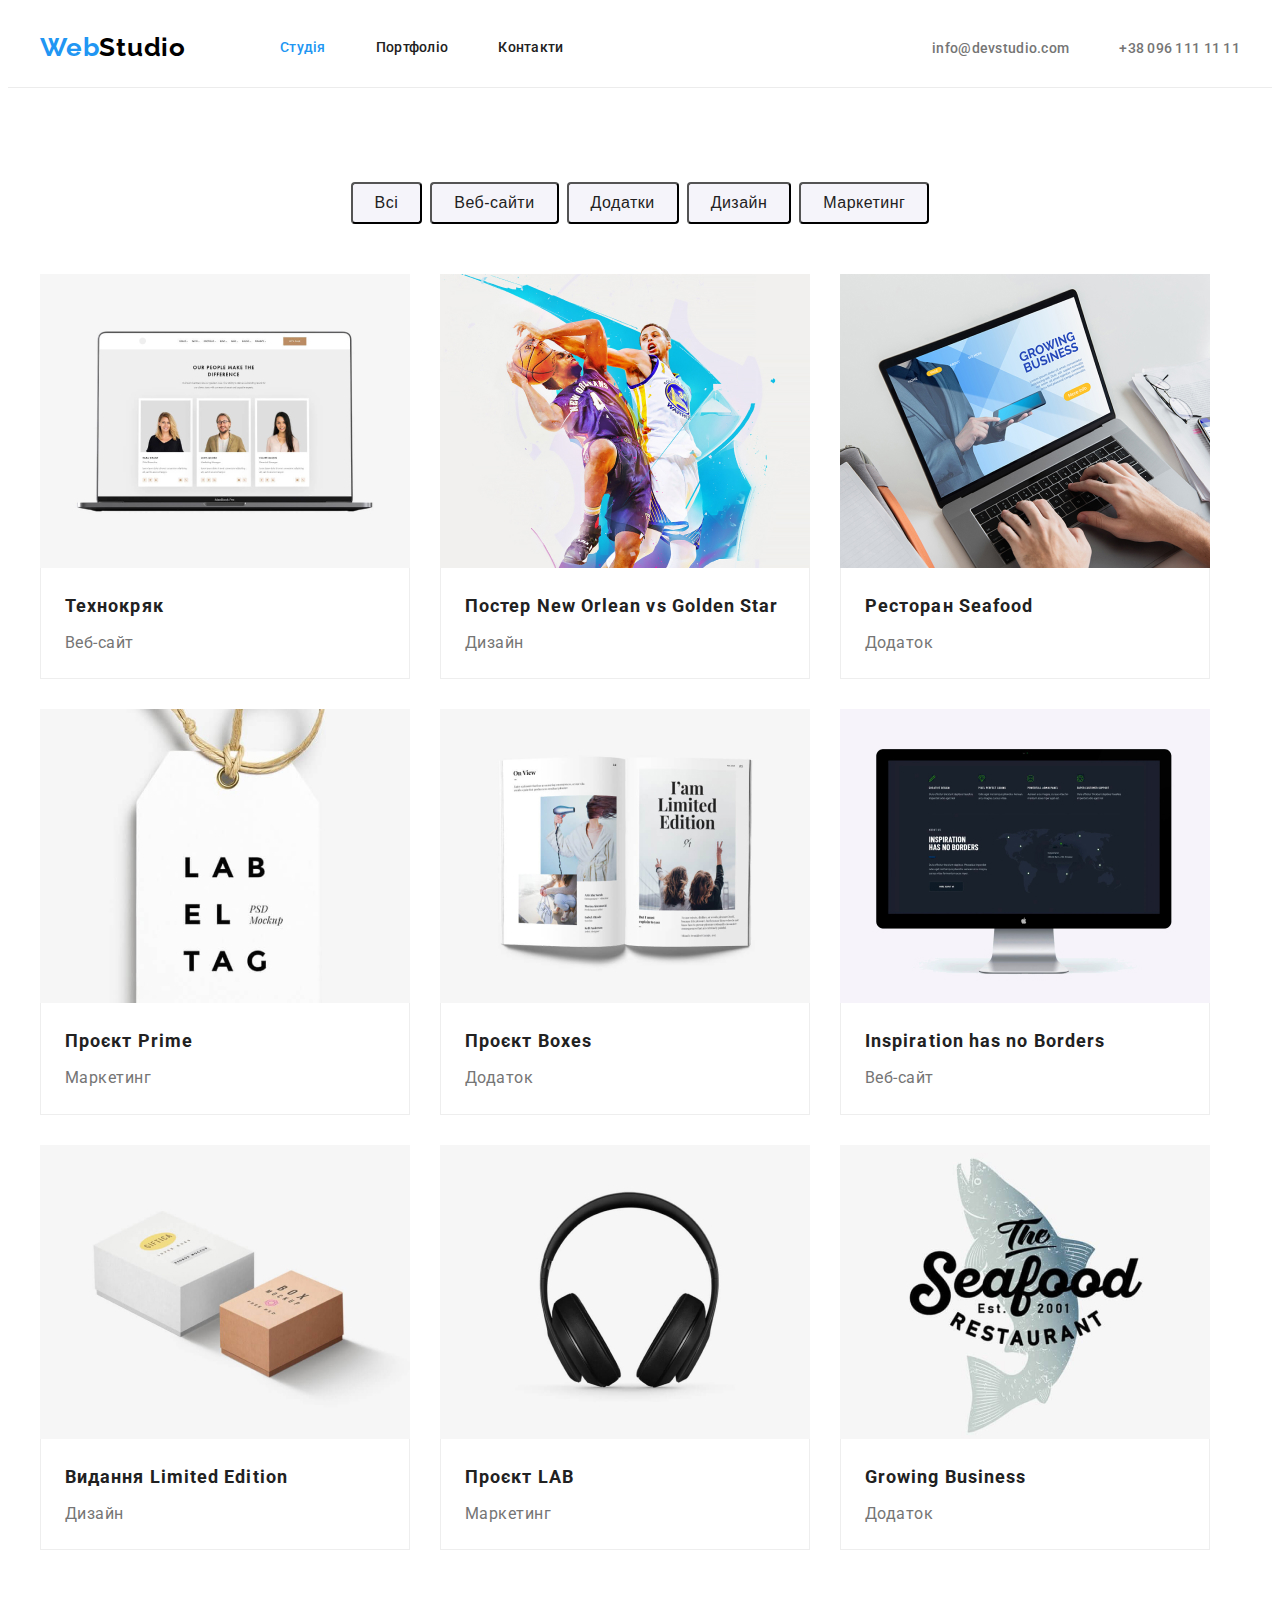
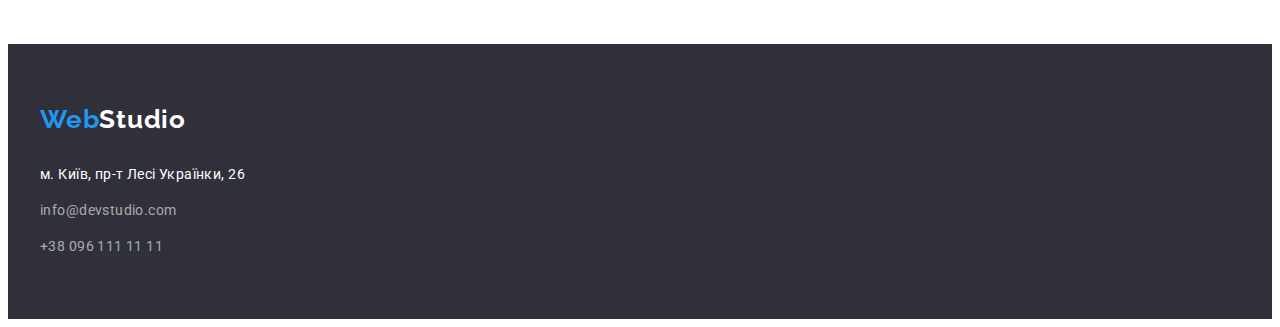
==== portfolio.html @ 06901043 "Initial commit" ====
<!DOCTYPE html>
<html lang="uk">

<head>
    <meta charset="UTF-8">
    <meta http-equiv="X-UA-Compatible" content="IE=edge">
    <meta name="viewport" content="width=device-width, initial-scale=1.0">
    <title>Document</title>
    <link rel="preconnect" href="https://fonts.googleapis.com">
    <link rel="preconnect" href="https://fonts.gstatic.com" crossorigin>
    <link href="https://fonts.googleapis.com/css2?family=Raleway:wght@700&family=Roboto:wght@400;500;700;900&display=swap"
    rel="stylesheet">
    <link rel="stylesheet" href="https://cdnjs.cloudflare.com/ajax/libs/modern-normalize/2.0.0/modern-normalize.min.css"
    integrity="sha512-4xo8blKMVCiXpTaLzQSLSw3KFOVPWhm/TRtuPVc4WG6kUgjH6J03IBuG7JZPkcWMxJ5huwaBpOpnwYElP/m6wg=="
    crossorigin="anonymous" referrerpolicy="no-referrer" />
    <link rel="stylesheet" href="./css/styles.css">
</head>

<body>
    <!--Шапка-->
    <header class="header">
    
        <div class=" container heder-content">
            <nav class="heder-list">
                <!--Шапка-->
                <a class="link-logo" href=""> Web<span class="port">Studio</span> </a>
                <ul class="list">
                    <li class="nav-list"><a class="link-list current" href="./index.html"> Студія </a> </li>
                    <li class="nav-list"> <a class="link-list" href="./portfolio.html"> Портфоліо </a> </li>
                    <li class="nav-list"><a class="link-list" href="">Контакти</a> </li>
                </ul>
            </nav>
    
    
            <ul class="list-heder">
                <li class="mail"> <a class="link-list-contacts" href="mailto:info@devstudio.com "> info@devstudio.com
                    </a></li>
                <li class="contact-number"> <a class="link-list-contacts" href="tel:380961111111"> +38 096 111 11 11
                    </a> </li>
            </ul>
        </div>
    
    
    
    
    
    
    </header>

    <!--Порфоліо-->
    <main>
         <section class="section">
         
           <!--<h1> Порфоліо</h1>-->
         <div class="container">
            <ul class="list-menu">
               <li><button type="button" class="list-button ">Всі</button></li>
               <li> <button type="button"class="list-button">Веб-сайти</button></li>
               <li> <button type="button" class="list-button" >Додатки</button></li>
               <li> <button type="button" class="list-button">Дизайн</button></li>
               <li> <button type="button"class="list-button">Маркетинг</button></li>
            </ul>
         
         
        
            <ul class="list-image">         
               <li class="list-card">
                 <a class="list-portfolio" href=""> <img src="./image_portfolio/img.jpg" alt="сторінка сайту" width="370">
                 <div class="text">
                     <h2  class="list-porf" >Технокряк</h2>
                     <p class="list-phase">Веб-сайт</p>
                 </div> 
                 </a>
               </li>
               <li class="list-card"> 
                  <a class="list-portfolio" href="">    <img src="./image_portfolio/img11.jpg" alt="спорт" width="370">
                  <div class="text">  
                       <h2 class="list-porf"> Постер New Orlean vs Golden Star</h2>
                       <p class="list-phase">Дизайн</p>
                  </div>
                  </a>
                </li>

                <li class="list-card"> 
                   <a class="list-portfolio" href="">  
                   <img src="./image_portfolio/img12.jpg" alt="назва ресторану" width="370">
                   <div class="text">  
                       <h2 class="list-porf"> Ресторан Seafood </h2>
                       <p class="list-phase"> Додаток </p>
                   </div>
                   </a>
 

                </li>
                <li class="list-card"> 
                   <a class="list-portfolio" href=""> 
                   <img src="./image_portfolio/img13.jpg" alt="навушники" width="370">
                   <div class="text">   
                       <h2 class="list-porf"> Проєкт Prime</h2>
                       <p class="list-phase"> Маркетинг </p>
                    </div>
                   </a>


                </li>
            
                <li class="list-card">
                   <a class="list-portfolio" href="">  
                   <img src="./image_portfolio/img14.jpg" alt="коробка" width="370">
                   <div class="text">  
                      <h2 class="list-porf"> Проєкт Boxes</h2>
                      <p class="list-phase"> Додаток </p>
                   </div>

                   </a>
                </li>
                <li class="list-card"> <a class="list-portfolio" href=""> 
                   <img src="./image_portfolio/img15.jpg" alt="монітор" width="370">
                   <div class="text">  
                       <h2 class="list-porf"> Inspiration has no Borders </h2>
                       <p class="list-phase"> Веб-сайт </p>
                   </div>
                   </a>
                </li>
            
                <li class="list-card"> 
                   <a class="list-portfolio" href=""> 
                   <img src="./image_portfolio/img16.jpg" alt="журнал" width="370">
                   <div class="text"> 
                      <h2 class="list-porf" > Видання Limited Edition </h2>
                      <p class="list-phase"> Дизайн</p>
                   </div>

                   </a>
               </li>
               <li class="list-card">
                   <a class="list-portfolio" href="">  
                   <img src="./image_portfolio/img17.jpg" alt="етикетка" width="370">
                   <div class="text">  
                      <h2 class="list-porf"> Проєкт LAB </h2>
                       <p class="list-phase"> Маркетинг </p>
                    </div>
                   </a>
               </li>
                <li class="list-card"> 
                    <a class="list-portfolio" href=""> 
                    <img src="./image_portfolio/img18.jpg" alt="відображення додатку" width="370">
                    <div class="text">  
                        <h2 class="list-porf"> Growing Business </h2>
                         <p class="list-phase">Додаток  </p>
                    </div>

                     </a>
                </li>
            
            </ul>
         </div>
         </section>
    </main>
    
     <!--Pidval-->
    <footer>

        <div class="container">
        
            <a class="link-logo" href=""> Web<span class="port-footer">Studio</span> </a>
            <address class="address-nov">
                м. Київ, пр-т Лесі Українки, 26
                
                    <a class="adress-link" href="mailto:info@devstudio.com "> info@devstudio.com </a>
                
                 <a class="adress-link" href="tel:380961111111"> +38 096 111 11 11 </a>
                
           
        
        
            </address>
        
        
        </div>
</body>

</html>
---- css/styles.css ----
:root {
    --prinory-text-color:#212121;
    --accent-color:#757575;
    --logo-color:#000000;
    --tetriory-color:#ffffff;
    --prinory-backround-color:#F5F4FA;
    --accent-backround-color:#ffffff;
    --title-backround-color:#2f303a;
    --button-backround-color:#2196f3;
    --accent-lin-color:#2196F3;
  
}

body{
    font-family:'Roboto',sans-serif;
    color: var(--prinory-text-color);
     font-style: normal;
     line-height: 1.5;
     
}
h1,h2,h3,h4,h5,h6,ul,p{
    margin: 0;
    padding: 0;
}






.link-logo{
    font-family: 'Raleway';
    font-weight: 700;
    font-size: 26px;
    line-height: 1.2;
    letter-spacing: 0.03em;
    text-decoration: none;
    color: var(--accent-lin-color);
    margin-right: 94px;
}
.port{
        color: var(--logo-color);
}



.header {
    
    background-color: var(--accent-backround-color)  ;
    border-bottom: 1px solid #ececec;
}

.heder-content{

    display: flex;

}



.heder-list{
display:flex;
align-items: center;

}

.list-heder{
list-style: none;
display:flex;
align-items: center;
margin-left: auto;
gap: 50px;


  }

.men-title{
    background-color: var(--title-backround-color);
     text-align: center;
     align-items: center;
     padding-top: 200px ;
     padding-bottom: 200px;
}
.title {
    
    margin-left: auto;
    margin-right: auto;
    max-width: 696px;
    margin-bottom: 30px;
    font-weight: 900;
    font-size: 44px;
    line-height: 1.4;
    text-align: center;
    letter-spacing: 0.06em;
    text-transform: uppercase;
    color: var(--tetriory-color);
}


.link{
    text-decoration: none;
}

.link{
        font-family: 'Raleway',sans-serif;
        font-weight: 700;
        font-size: 26px;
        line-height: 1.2;
        letter-spacing: 0.03em;
      }
.list-image {
        list-style: none;
        font-weight: 500;
        font-size: 14px;
        line-height: 1.14;
        letter-spacing: 0.02em;
        color: var(--prinory-text-color);
          
        margin-left: -30px;
        margin-bottom: -30px;
        display: flex;
        flex-wrap: wrap;
}



.list-card{
    
    margin-left:  30px;
    margin-bottom: 30px;
    flex-basis: calc(100%/3-30);
     
    
}



.link-list{
    text-decoration: none;
     color:var(--prinory-text-color);
     display: block;
     padding-top: 32px;
     padding-bottom: 32px;
}
   
.link-list:hover,
.link-list:focus{
    color: var(--accent-lin-color)

}
.link-list.current{
    color: var(--accent-lin-color);
    display: block;

    padding-top: 32px;
    padding-bottom:32px;
}

.link-list-contacts{
    text-decoration: none;
    font-weight: 500;
    font-size: 14px;
    line-height: 16px;
    letter-spacing: 0.02em;
    color: #757575;

    display: block;
   

}

.link-list-contacts:hover,
.link-list-contacts:focus {
   color: var(--accent-lin-color);
}



.list{
    list-style: none;
    font-weight: 500;
    font-size: 14px;
    line-height: 1.14;
    letter-spacing: 0.02em;
    color: var(--prinory-text-color);
    gap: 50px; 
    margin-left: auto;
    display: flex;
    flex-wrap:nowrap;
    
      
}
.list-menu{
    list-style: none;
    font-weight: 500;
    font-size: 14px;
    line-height: 1.14;
    letter-spacing: 0.02em;
    color: var(--prinory-text-color);
    gap: 8px;
    margin: auto;
    display: flex;
    justify-content: center;
    margin-bottom:50px;
}

.text {
padding:20px 24px ;
border-right: 1px solid #EEE;
border-bottom: 1px solid #EEE;
border-left: 1px solid #EEE;
}





.comanda-list {
    list-style: none;
    font-weight: 500;
    font-size: 14px;
    line-height: 1.14;
    letter-spacing: 0.02em;
    color: var(--prinory-text-color);
    gap: 30px;
    margin-left: auto;
    display: flex;
    flex-wrap: wrap;
}







.nav-list{
        font-weight: 500;
        font-size: 14px;
        line-height: 1.1;
        letter-spacing: 0.02em;
        color: var(--prinory-text-color);

        
}



.mail{
    font-weight: 500;
    font-size: 14px;
    line-height: 1.14;
    letter-spacing: 0.02em;
    color: var(--accent-color);
   
}

.mail:hover,
.mail:focus{
    color: var(--accent-lin-color);
}


.contact-number{
    font-weight: 500;
    font-size: 14px;
    line-height: 1.4;
    letter-spacing: 0.02em;
    color: var(--accent-color);
}




.button-service{
   
     display: block;
     margin: auto;
    font-weight: 700;
    font-size: 16px;
    line-height: 1.9;
    letter-spacing: 0.06em;
    color: var(--tetriory-color);
    background-color: var(--button-backround-color);
    
}
.list-button{
    font-weight: 500;
    font-size: 16px;
    line-height: 1.6;
    letter-spacing: 0.03em;
    color: var(--prinory-text-color);
    background-color: var(--prinory-backround-color);
    padding:6px 22px ;
    gap: 8px;
    border-radius: 4px;

}

.list-button:hover,
.list-button:focus {
    color: var(--tetriory-color);
    background-color: var(--button-backround-color);
}

.list-title{
    font-weight: 700;
    font-size: 14px;
    line-height: 1.14;
    letter-spacing: 0.03em;
    text-transform: uppercase;
    color: var(--prinory-text-color);
    margin-bottom:10px; 



}
.list-text {
    font-weight: 400;
    font-size: 14px;
    line-height: 1.7;
    letter-spacing: 0.03em;
    color: var(--accent-color);
}
img{
    display: block;
}



.list-portfolio{
    text-decoration:none ;
    list-style: none;
    width: 370px;
    display: block;
    
    
}
 
.list-porf {
    font-weight: 700;
    font-size: 18px;
    line-height: 2;
    letter-spacing: 0.06em;
    color: var(--prinory-text-color);
    margin-bottom: 4px;
}
.list-phase {
    font-weight: 400;
    font-size: 16px;
    line-height: 1.9;
    letter-spacing: 0.03em;
    color: var(--accent-color);
}

.work{
    
    margin-bottom: 50px;

     font-weight: 700;
     font-size: 36px;
     line-height: 1.2;
     text-align: center;
     letter-spacing: 0.03em;
     color: var(--prinory-text-color);
    
}
.list-work{
    list-style: none;
    font-weight: 500;
    font-size: 14px;
    line-height: 1.14;
    letter-spacing: 0.02em;
    color: var(--prinory-text-color);
    gap: 30px;
    margin-left: auto;
    display: flex;
    flex-wrap: nowrap;

}






.list-services{
    
      list-style: none;
      display: flex;
      flex-wrap: nowrap;
      gap: 30px;
}

.services{
    width: 270px;
}
.comanda{
    padding-top: 30px;
    padding-bottom: 30px;
}

.list-comanda{
  font-weight: 500; 
  font-size: 16px;
  line-height: 1.2;
  letter-spacing: 0.03em;
   color: var(--prinory-text-color);
   margin-bottom: 10px;
    text-align: center;

}

.tem{
    background-color: var(--prinory-backround-color);

}


.container{
   width: 1200px;
   padding-left: 15px;
   padding-right: 15px;
   margin-left: auto;
   margin-right: auto;
}






.section{
    padding-top: 94px;
    padding-bottom: 94px;
}

.section-work{
    padding-bottom: 94px;
}

.list-profession{
    font-weight: 400;
    font-size: 16px;
    line-height: 1.2;
    letter-spacing: 0.03em;
    color: var(--accent-color);
    
    text-align: center;
    border-radius: 0px 0px 4px 4px;
  





}
.list-foto{
     width: 370px;

    
 }
 

.foto-work{
    width: 270px;
    
  
}

.address-nov{
        font-style: normal;
         font-weight: 400;
        font-size: 14px;
        line-height: 1.7;
        letter-spacing: 0.03em;
        color: var(--tetriory-color);
        margin-top: 28px;
}
footer{ 
   
    background-color: var(--title-backround-color);
    color: var(--tetriory-color);
    padding-top: 60px;
    padding-bottom: 60px;
}
.port-footer{
    color: var(--tetriory-color);
}

.adress-link{
        text-decoration: none;
        font-style: normal;
        font-weight: 400;
        font-size: 14px;
        line-height: 1.7;
        letter-spacing: 0.03em;
        color: rgba(255, 255, 255, 0.6);
        margin-top: 12px;
        display: flex;
        flex-direction: column;
}
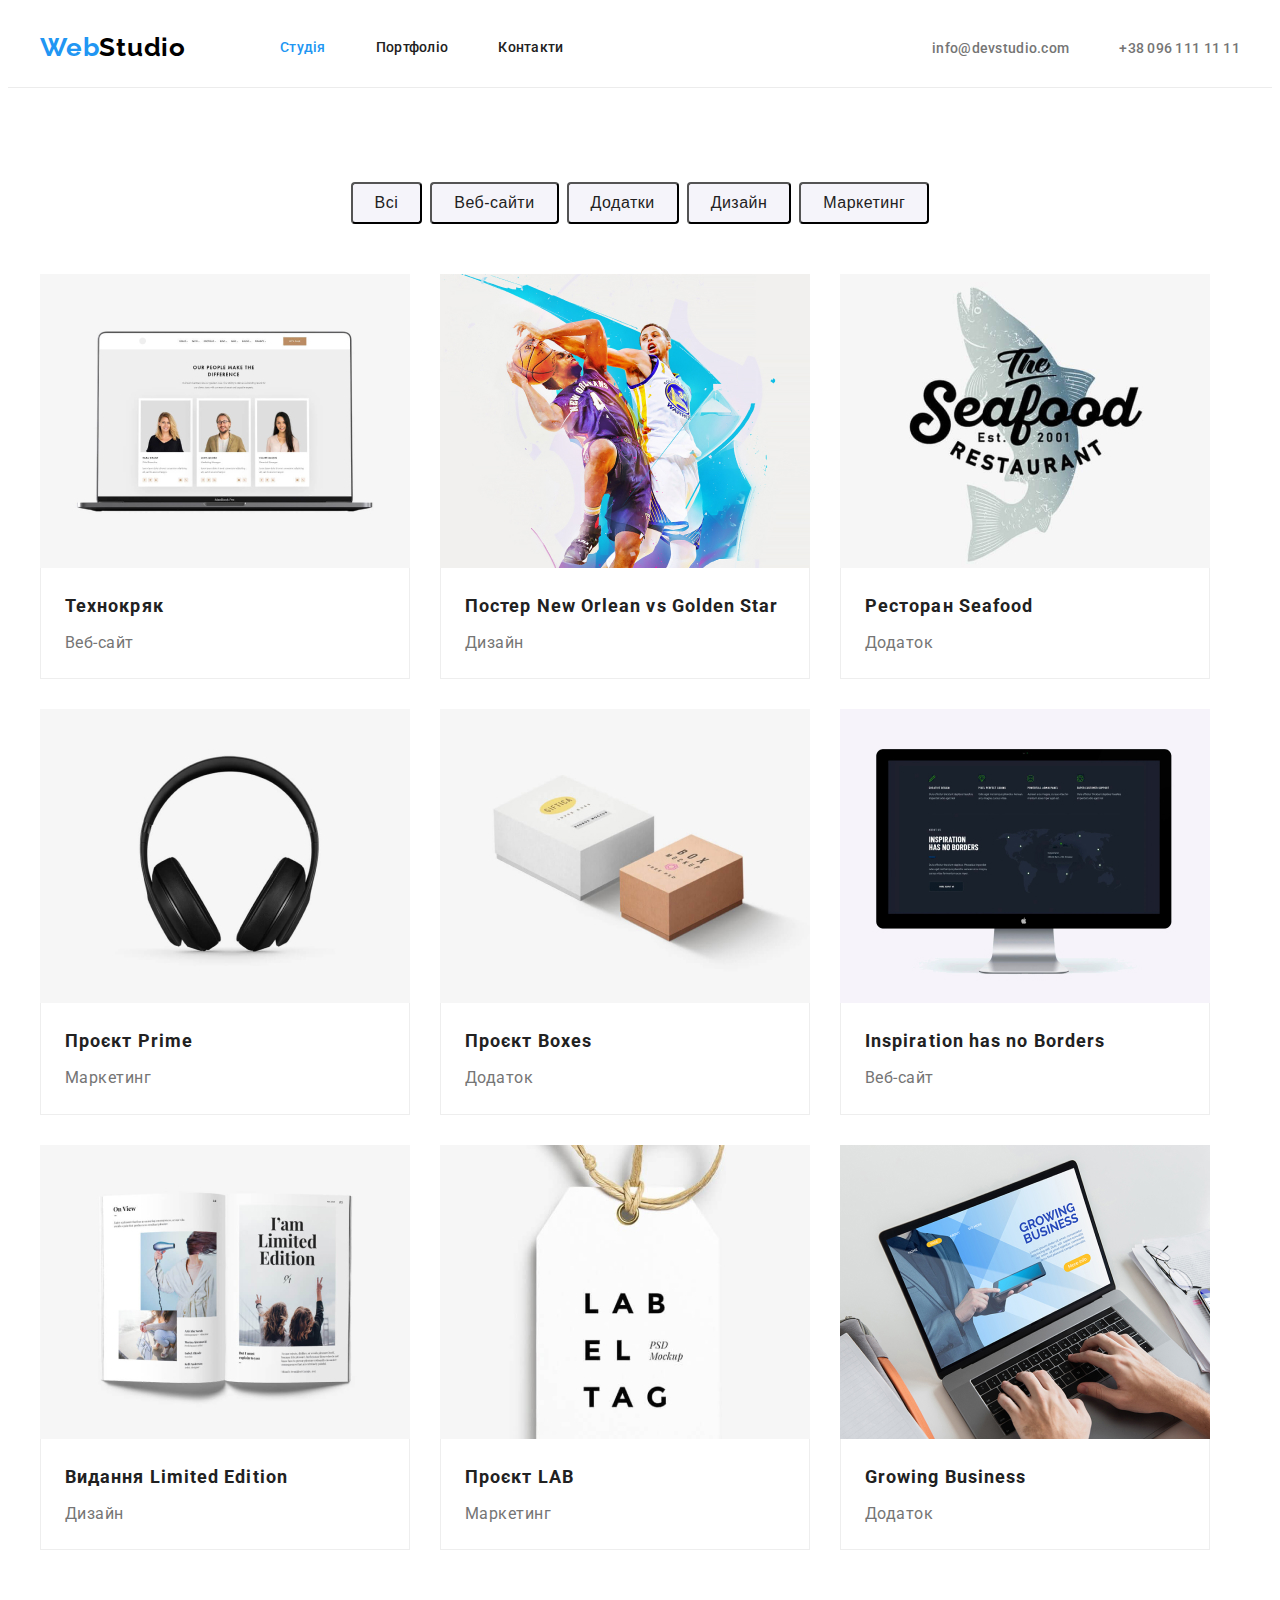
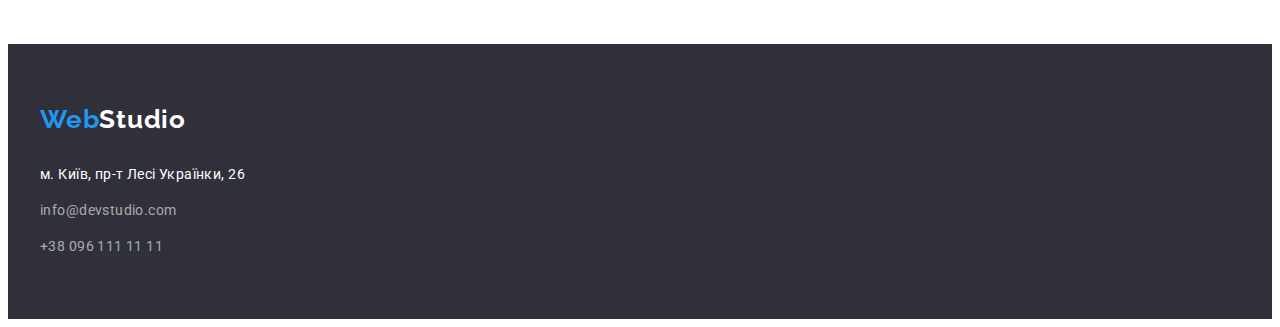
==== commit 162e7842: "ще фото" ====
--- a/portfolio.html
+++ b/portfolio.html
@@ -65,7 +65,7 @@
         
             <ul class="list-image">         
                <li class="list-card">
-                 <a class="list-portfolio" href=""> <img src="./image_portfolio/img.jpg" alt="сторінка сайту" width="370">
+                 <a class="list-portfolio" href=""> <img src="./image-portfolio/img.jpg" alt="сторінка сайту" width="370">
                  <div class="text">
                      <h2  class="list-porf" >Технокряк</h2>
                      <p class="list-phase">Веб-сайт</p>
@@ -73,7 +73,7 @@
                  </a>
                </li>
                <li class="list-card"> 
-                  <a class="list-portfolio" href="">    <img src="./image_portfolio/img11.jpg" alt="спорт" width="370">
+                  <a class="list-portfolio" href="">    <img src="./image-portfolio/img (1).jpg" alt="спорт" width="370">
                   <div class="text">  
                        <h2 class="list-porf"> Постер New Orlean vs Golden Star</h2>
                        <p class="list-phase">Дизайн</p>
@@ -83,7 +83,7 @@
 
                 <li class="list-card"> 
                    <a class="list-portfolio" href="">  
-                   <img src="./image_portfolio/img12.jpg" alt="назва ресторану" width="370">
+                   <img src="./image-portfolio/img (2).jpg" alt="назва ресторану" width="370">
                    <div class="text">  
                        <h2 class="list-porf"> Ресторан Seafood </h2>
                        <p class="list-phase"> Додаток </p>
@@ -94,7 +94,7 @@
                 </li>
                 <li class="list-card"> 
                    <a class="list-portfolio" href=""> 
-                   <img src="./image_portfolio/img13.jpg" alt="навушники" width="370">
+                   <img src="./image-portfolio/img (3).jpg" alt="навушники" width="370">
                    <div class="text">   
                        <h2 class="list-porf"> Проєкт Prime</h2>
                        <p class="list-phase"> Маркетинг </p>
@@ -106,7 +106,7 @@
             
                 <li class="list-card">
                    <a class="list-portfolio" href="">  
-                   <img src="./image_portfolio/img14.jpg" alt="коробка" width="370">
+                   <img src="./image-portfolio/img (4).jpg" alt="коробка" width="370">
                    <div class="text">  
                       <h2 class="list-porf"> Проєкт Boxes</h2>
                       <p class="list-phase"> Додаток </p>
@@ -115,7 +115,7 @@
                    </a>
                 </li>
                 <li class="list-card"> <a class="list-portfolio" href=""> 
-                   <img src="./image_portfolio/img15.jpg" alt="монітор" width="370">
+                   <img src="./image-portfolio/img (5).jpg" alt="монітор" width="370">
                    <div class="text">  
                        <h2 class="list-porf"> Inspiration has no Borders </h2>
                        <p class="list-phase"> Веб-сайт </p>
@@ -125,7 +125,7 @@
             
                 <li class="list-card"> 
                    <a class="list-portfolio" href=""> 
-                   <img src="./image_portfolio/img16.jpg" alt="журнал" width="370">
+                   <img src="./image-portfolio/img (6).jpg" alt="журнал" width="370">
                    <div class="text"> 
                       <h2 class="list-porf" > Видання Limited Edition </h2>
                       <p class="list-phase"> Дизайн</p>
@@ -135,7 +135,7 @@
                </li>
                <li class="list-card">
                    <a class="list-portfolio" href="">  
-                   <img src="./image_portfolio/img17.jpg" alt="етикетка" width="370">
+                   <img src="./image-portfolio/img (7).jpg" alt="етикетка" width="370">
                    <div class="text">  
                       <h2 class="list-porf"> Проєкт LAB </h2>
                        <p class="list-phase"> Маркетинг </p>
@@ -144,7 +144,7 @@
                </li>
                 <li class="list-card"> 
                     <a class="list-portfolio" href=""> 
-                    <img src="./image_portfolio/img18.jpg" alt="відображення додатку" width="370">
+                    <img src="./image-portfolio/img (8).jpg" alt="відображення додатку" width="370">
                     <div class="text">  
                         <h2 class="list-porf"> Growing Business </h2>
                          <p class="list-phase">Додаток  </p>
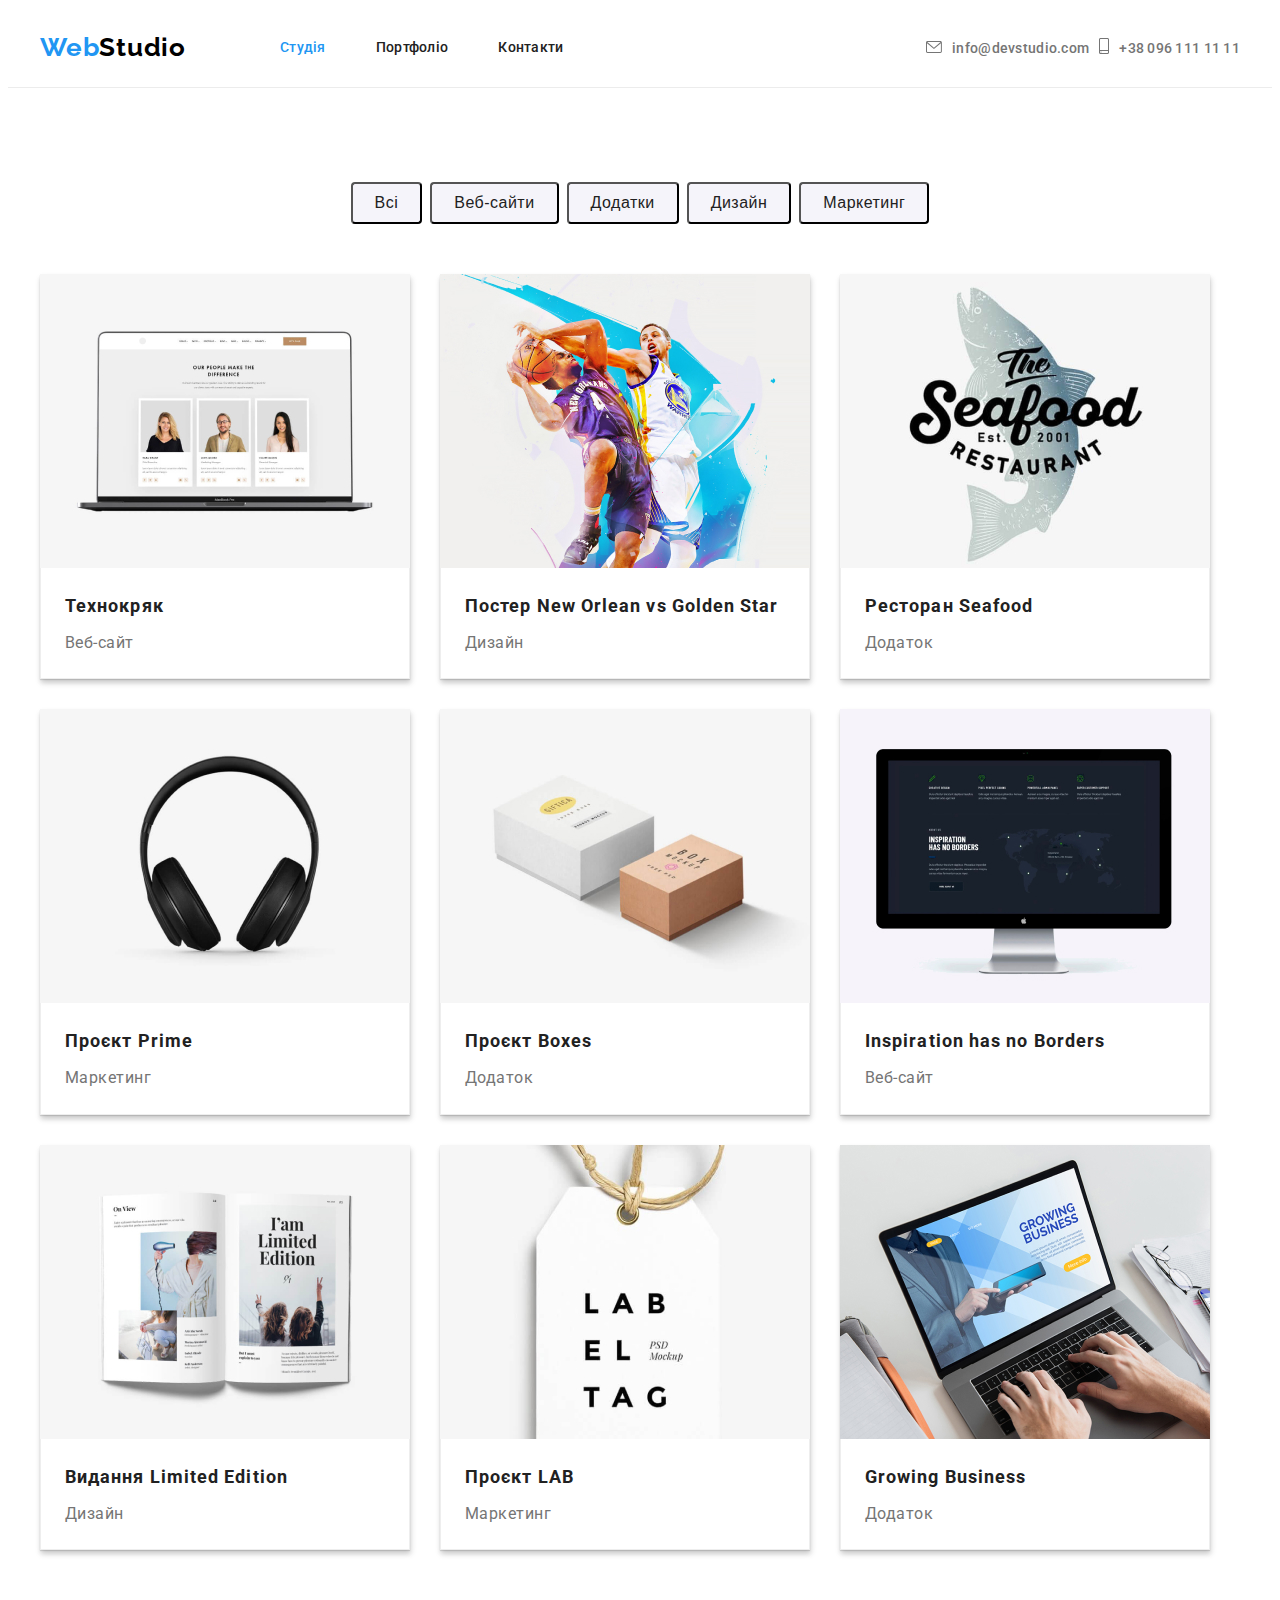
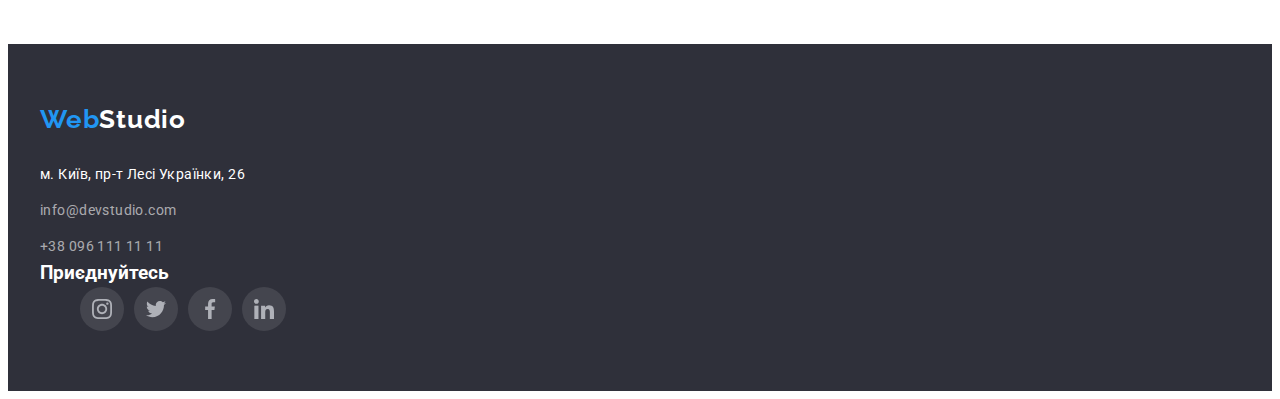
==== commit 1f4b1986: "додавання тіні" ====
--- a/portfolio.html
+++ b/portfolio.html
@@ -30,16 +30,39 @@
                     <li class="nav-list"><a class="link-list" href="">Контакти</a> </li>
                 </ul>
             </nav>
-    
-    
             <ul class="list-heder">
-                <li class="mail"> <a class="link-list-contacts" href="mailto:info@devstudio.com "> info@devstudio.com
-                    </a></li>
-                <li class="contact-number"> <a class="link-list-contacts" href="tel:380961111111"> +38 096 111 11 11
-                    </a> </li>
-            </ul>
-        </div>
-    
+                <li class="mail">
+            
+                    <a class="link-list-contacts" href="">
+                        <svg class="icon-envelope">
+                            <use href="./image/bolllll.svg#icon-envelope-1" width="16" , height="12"></use>
+                        </svg>
+                    </a>
+                </li>
+                <li class="mail">
+                    <a class="link-list-contacts" href="mailto:info@devstudio.com "> info@devstudio.com
+                    </a>
+            
+            
+                </li>
+                <li class="contact-number">
+            
+                    <a class="link-list-contacts" href="">
+                        <svg class="icon-smartphone">
+                            <use href="./image/bolllll.svg#icon-smartphone" width="10" , height="16"></use>
+                        </svg>
+                    </a>
+                </li>
+                <li>
+                    <a class="link-list-contacts" href="tel:380961111111"> +38 096 111 11 11 </a>
+            
+                </li>
+            </ul>
+            </div>
+
+    
+    
+           
     
     
     
@@ -171,11 +194,40 @@
                 
                  <a class="adress-link" href="tel:380961111111"> +38 096 111 11 11 </a>
                 
-           
         
         
             </address>
-        
+            <h3 class="accession"> Приєднуйтесь</h3>
+            <ul class="social-list">
+                <li class="social">
+                    <a class="sociallink-accession" href="">
+                        <svg class="icon-social">
+                            <use href="./image/icoms.svg#icon-instagram" width="20" , height="20"></use>
+                        </svg>
+                    </a>
+                </li>
+                <li class="social">
+                    <a class="sociallink-accession" href="">
+                        <svg class="icon-social">
+                            <use href="./image/icoms.svg#icon-twitter" widt="20" height="20"></use>
+                        </svg>
+                    </a>
+                </li>
+                <li class="social">
+                    <a class="sociallink-accession" href="#">
+                        <svg class="icon-social">
+                            <use href="./image/icoms.svg#icon-facebook" widt="20" height="20"></use>
+                        </svg>
+                    </a>
+                </li>
+                <li class="social">
+                    <a class="sociallink-accession" href="">
+                        <svg class="icon-social">
+                            <use href="./image/icoms.svg#icon-linkedin" widt="20" height="20"></use>
+                        </svg>
+                    </a>
+                </li>
+            </ul>
         
         </div>
 </body>
--- a/css/styles.css
+++ b/css/styles.css
@@ -63,6 +63,8 @@
 display:flex;
 align-items: center;
 
+
+
 }
 
 .list-heder{
@@ -70,7 +72,8 @@
 display:flex;
 align-items: center;
 margin-left: auto;
-gap: 50px;
+gap: 10px;
+
 
 
   }
@@ -130,7 +133,7 @@
     margin-left:  30px;
     margin-bottom: 30px;
     flex-basis: calc(100%/3-30);
-     
+    box-shadow: 1px 4px 6px 0px rgba(0, 0, 0, 0.16), 0px 4px 4px 0px rgba(0, 0, 0, 0.06), 0px 1px 1px 0px rgba(0, 0, 0, 0.12);
     
 }
 
@@ -164,11 +167,21 @@
     line-height: 16px;
     letter-spacing: 0.02em;
     color: #757575;
-
     display: block;
-   
-
-}
+
+  
+   
+   }
+
+
+
+
+   
+
+
+
+
+
 
 .link-list-contacts:hover,
 .link-list-contacts:focus {
@@ -203,6 +216,9 @@
     display: flex;
     justify-content: center;
     margin-bottom:50px;
+
+   
+
 }
 
 .text {
@@ -253,6 +269,9 @@
     line-height: 1.14;
     letter-spacing: 0.02em;
     color: var(--accent-color);
+
+
+   
    
 }
 
@@ -268,10 +287,26 @@
     line-height: 1.4;
     letter-spacing: 0.02em;
     color: var(--accent-color);
-}
-
-
-
+
+   
+}
+
+.icon-envelope{
+    width: 16px;
+    height: 12px;
+    fill:currentColor ;
+}
+ .icon-smartphone{
+    width: 10px;
+    height: 16px;
+    fill:currentColor ;
+   
+ }
+.icon-envelope:hover{
+    color: #2196F3;
+}
+
+ 
 
 .button-service{
    
@@ -296,12 +331,14 @@
     gap: 8px;
     border-radius: 4px;
 
+    
 }
 
 .list-button:hover,
 .list-button:focus {
     color: var(--tetriory-color);
     background-color: var(--button-backround-color);
+    box-shadow: 0px 2px 2px 0px rgba(0, 0, 0, 0.12), 0px 1px 2px 0px rgba(0, 0, 0, 0.08), 0px 3px 1px 0px rgba(0, 0, 0, 0.10);
 }
 
 .list-title{
@@ -399,6 +436,8 @@
 .comanda{
     padding-top: 30px;
     padding-bottom: 30px;
+    box-shadow: 0px 2px 1px 0px rgba(0, 0, 0, 0.20), 0px 1px 1px 0px rgba(0, 0, 0, 0.14), 0px 1px 3px 0px rgba(0, 0, 0, 0.12);
+    background-color:#ffffff;
 }
 
 .list-comanda{
@@ -425,9 +464,48 @@
    margin-left: auto;
    margin-right: auto;
 }
-
-
-
+.services::before {
+
+    display: block;
+    content: "";
+    height: 120px;
+    background-size: 100px 25px;
+    background-repeat: no-repeat;
+    background-position: center;
+    background-color: #F5F4FA;
+    border-radius: 4px;
+    margin-bottom: 30px;
+
+}
+
+.icon-details::before {
+    background-image: url('../image/antenna\ 1.svg');
+}
+
+.icon-punctuality::before {
+    background-image: url('../image/clock\ 1.svg');
+}
+
+.icon-planning::before {
+    background-image: url('../image/diagram\ 1.svg');
+}
+
+.icon-technologies::before {
+    background-image: url('../image/astronaut\ 1.svg');
+}
+
+.busines {
+    
+    background-image: linear-gradient(to right,rgba(47,48,58,0.8), rgba(47, 48, 58, 1));
+    height: 600px;
+    max-width: 1600px;
+    background-image: url('../image-portfolio/фон.jpg');
+    background-size: cover;
+    background-repeat: no-repeat;
+    background-position: center;
+    margin-left: auto;
+    margin-right: auto;
+}
 
 
 
@@ -446,16 +524,63 @@
     line-height: 1.2;
     letter-spacing: 0.03em;
     color: var(--accent-color);
-    
     text-align: center;
     border-radius: 0px 0px 4px 4px;
+    margin-bottom: 16px;
   
-
-
-
-
-
-}
+}
+
+/*Соціальні  мережі*/
+.sociallink {
+    width: 44px;
+    height: 44px;
+    background-color:#ffffff;
+    color:#AFB1B8;
+    border-radius: 50%;
+    display: flex;
+    justify-content: center;
+    align-items: center;
+
+}
+
+.social-list {
+    display: flex;
+    list-style: none;
+    padding-left:30px ;
+    padding-right:32px ;
+
+}
+.sociallink:hover{
+ background-color: #2196F3;
+ 
+}
+.social {
+
+    margin-left: 10px;
+
+
+
+}
+
+.icon-social {
+
+    width: 20px;
+    height: 20px;
+    color: #AFB1B8;
+
+}
+
+.icon-social{
+    fill:currentColor;
+}
+.icon-social:hover {
+   
+    color:#ffffff;
+
+
+}
+
+
 .list-foto{
      width: 370px;
 
@@ -478,6 +603,49 @@
         color: var(--tetriory-color);
         margin-top: 28px;
 }
+/*Постійні клієнти*/
+.customers-list {
+    max-width: 1600px;
+    display: flex;
+    list-style: none;
+    gap: 30px;
+    padding-bottom: 94px;
+
+}
+
+.customer-logo {
+  
+    width: 170px;
+    height: 92px;
+    border: 1px solid #AFB1B8;
+    border-radius: 4px;
+    display: flex;
+    justify-content: center;
+    align-items: center;
+    background-color: #ffffff;
+    color: #AFB1B8;
+    
+}
+
+.customer {
+    display: flex;
+}
+
+
+.logo-icon {
+    width: 106px;
+    height: 60px;
+    fill: currentColor;
+}
+.logo-icon:hover{
+ color: #2196F3;
+}
+
+
+
+
+
+
 footer{ 
    
     background-color: var(--title-backround-color);
@@ -500,4 +668,19 @@
         margin-top: 12px;
         display: flex;
         flex-direction: column;
-}+}
+.sociallink-accession{
+    background-color: rgba(255, 255, 255, 0.10);
+    width: 44px;
+    height: 44px;
+    color:#ffffff;
+    border-radius: 50%;
+    display: flex;
+    justify-content: center;
+    align-items: center;
+
+}
+.sociallink-accession:hover {
+    background-color: #2196F3;
+}
+
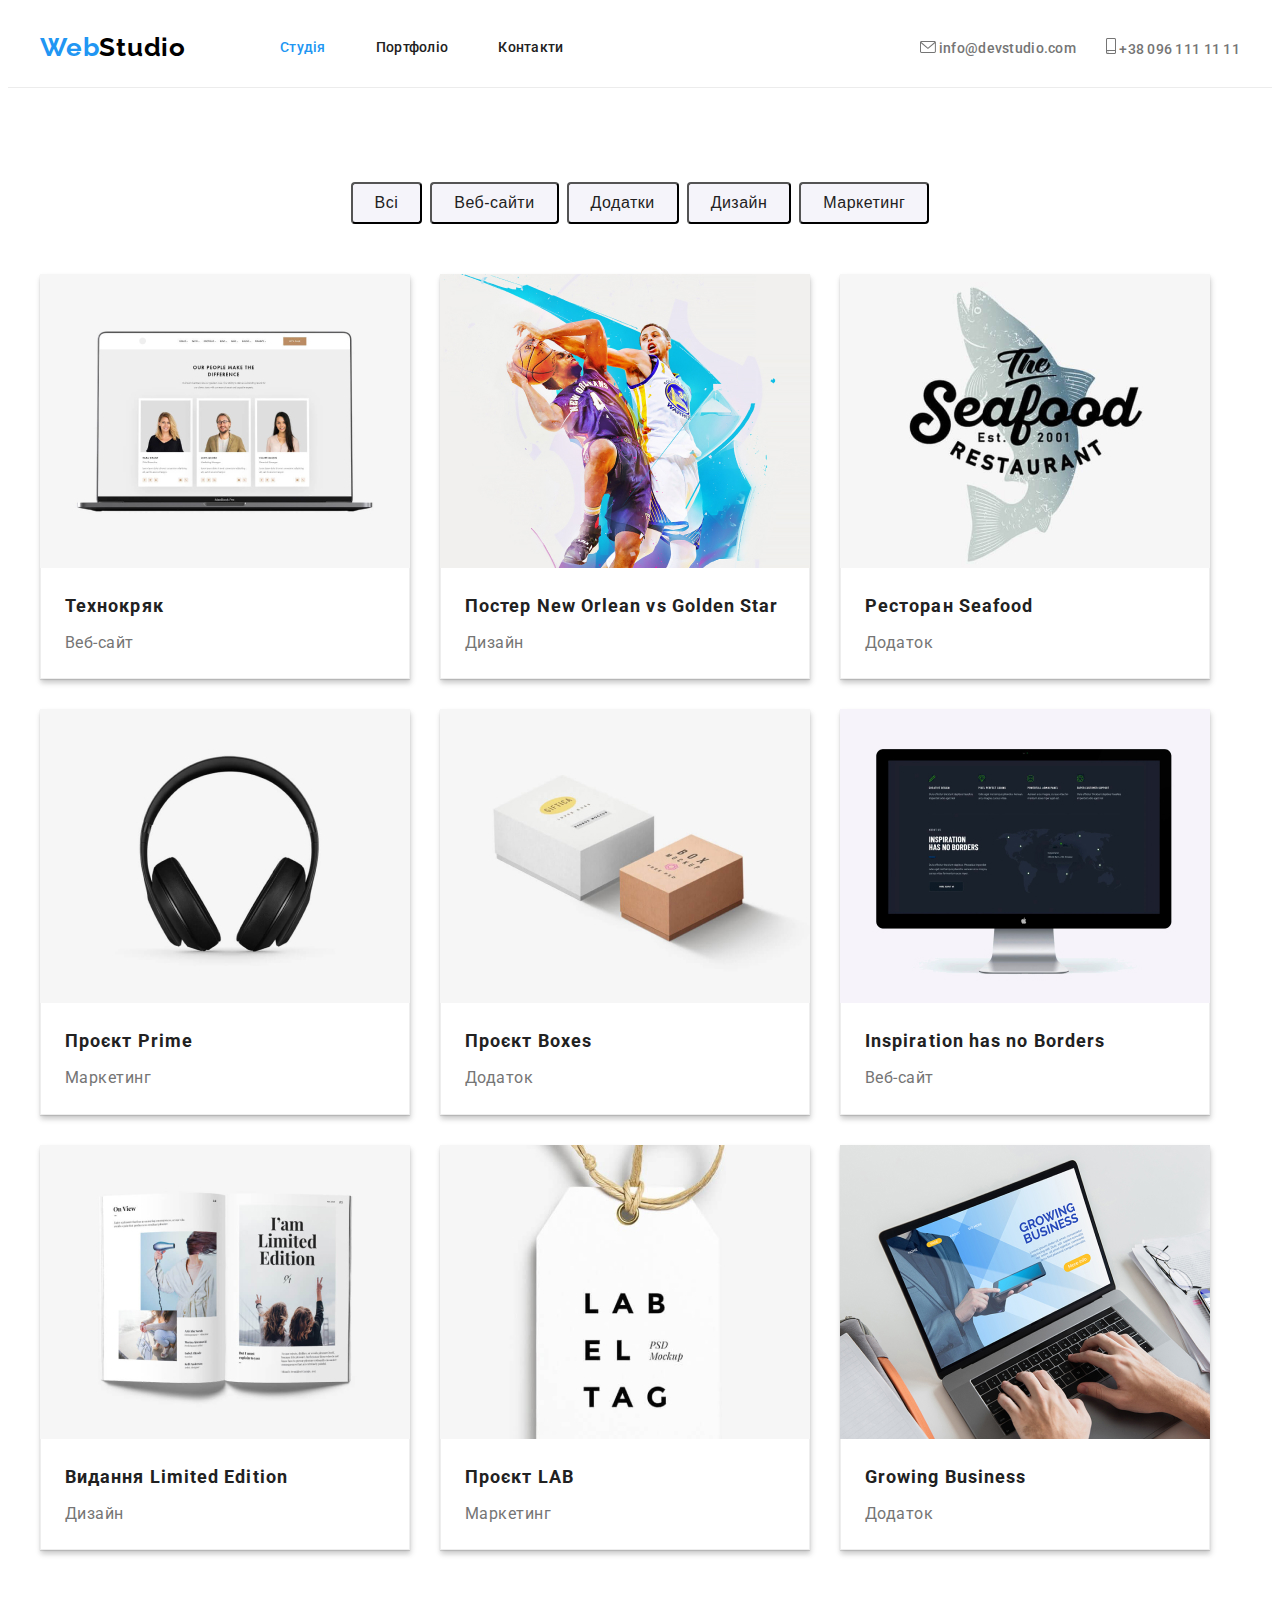
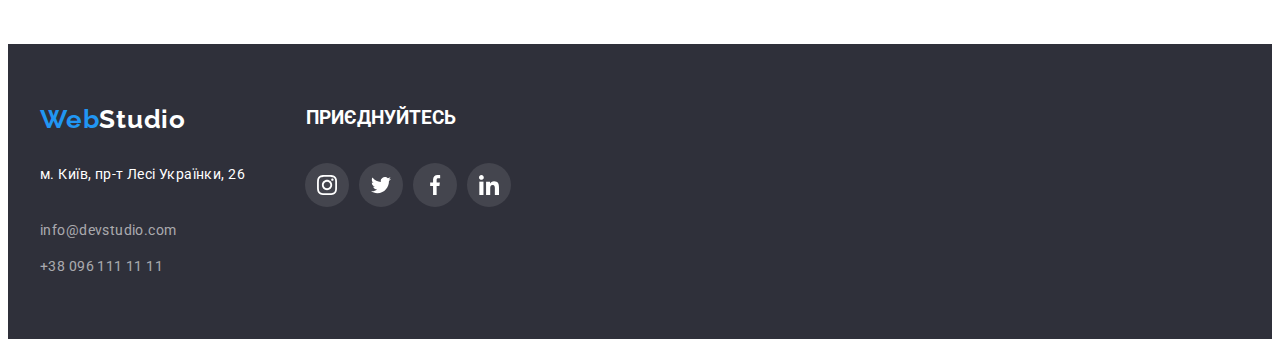
==== commit 735a84d3: "studio and portfolio" ====
--- a/portfolio.html
+++ b/portfolio.html
@@ -31,40 +31,39 @@
                 </ul>
             </nav>
             <ul class="list-heder">
-                <li class="mail">
-            
-                    <a class="link-list-contacts" href="">
-                        <svg class="icon-envelope">
-                            <use href="./image/bolllll.svg#icon-envelope-1" width="16" , height="12"></use>
-                        </svg>
-                    </a>
-                </li>
-                <li class="mail">
-                    <a class="link-list-contacts" href="mailto:info@devstudio.com "> info@devstudio.com
-                    </a>
-            
-            
-                </li>
-                <li class="contact-number">
-            
-                    <a class="link-list-contacts" href="">
-                        <svg class="icon-smartphone">
-                            <use href="./image/bolllll.svg#icon-smartphone" width="10" , height="16"></use>
-                        </svg>
-                    </a>
-                </li>
-                <li>
-                    <a class="link-list-contacts" href="tel:380961111111"> +38 096 111 11 11 </a>
-            
-                </li>
-            </ul>
-            </div>
-
-    
-    
-           
-    
-    
+                                        
+                    <li class="mail">
+                        <a class="link-list-contacts" href="mailto:info@devstudio.com ">
+                            <svg class="icon-envelope">
+                                <use href="./image/bolllll.svg#icon-envelope-1" width="16" , height="12"></use>
+                            </svg>
+                
+                            info@devstudio.com
+                        </a>
+                
+                    </li>
+                    <li class="contact-number">
+                
+                        <a class="link-list-contacts" href="tel:380961111111">
+                            <svg class="icon-smartphone">
+                                <use href="./image/bolllll.svg#icon-smartphone" width="10" , height="16"></use>
+                            </svg>
+                
+                            +38 096 111 11 11
+                        </a>
+                
+                    </li>
+                
+               
+
+
+
+            </ul>
+         </div>
+
+    
+     
+     
     
     
     
@@ -183,53 +182,68 @@
     
      <!--Pidval-->
     <footer>
-
         <div class="container">
-        
-            <a class="link-logo" href=""> Web<span class="port-footer">Studio</span> </a>
+            <ul class="footer-accession">
+                <li><a class="link-logo" href=""> Web<span class="port-footer">Studio</span> </a> </li>
+                <li>
+                    <h3 class="accession"> ПРИЄДНУЙТЕСЬ</h3>
+                </li>
+            </ul>
+        
+        
+        
+        
             <address class="address-nov">
-                м. Київ, пр-т Лесі Українки, 26
-                
-                    <a class="adress-link" href="mailto:info@devstudio.com "> info@devstudio.com </a>
-                
-                 <a class="adress-link" href="tel:380961111111"> +38 096 111 11 11 </a>
-                
-        
+                <ul class="footer-accession-now">
+                    <li> м. Київ, пр-т Лесі Українки, 26</li>
+                    <li>
+                        <ul class="social-list">
+                            <li class="social">
+                                <a class="sociallink-accession" href="">
+                                    <svg class="icon-social">
+                                        <use href="./image/icoms.svg#icon-instagram" width="20" , height="20"></use>
+                                    </svg>
+                                </a>
+                            </li>
+                            <li class="social">
+                                <a class="sociallink-accession" href="">
+                                    <svg class="icon-social">
+                                        <use href="./image/icoms.svg#icon-twitter" widt="20" height="20"></use>
+                                    </svg>
+                                </a>
+                            </li>
+                            <li class="social">
+                                <a class="sociallink-accession" href="#">
+                                    <svg class="icon-social">
+                                        <use href="./image/icoms.svg#icon-facebook" widt="20" height="20"></use>
+                                    </svg>
+                                </a>
+                            </li>
+                            <li class="social">
+                                <a class="sociallink-accession" href="">
+                                    <svg class="icon-social">
+                                        <use href="./image/icoms.svg#icon-linkedin" widt="20" height="20"></use>
+                                    </svg>
+                                </a>
+                            </li>
+                        </ul>
+                    </li>
+                </ul>
+        
+        
+        
+                <a class="adress-link" href="mailto:info@devstudio.com "> info@devstudio.com </a>
+        
+                <a class="adress-link" href="tel:380961111111"> +38 096 111 11 11 </a>
         
             </address>
-            <h3 class="accession"> Приєднуйтесь</h3>
-            <ul class="social-list">
-                <li class="social">
-                    <a class="sociallink-accession" href="">
-                        <svg class="icon-social">
-                            <use href="./image/icoms.svg#icon-instagram" width="20" , height="20"></use>
-                        </svg>
-                    </a>
-                </li>
-                <li class="social">
-                    <a class="sociallink-accession" href="">
-                        <svg class="icon-social">
-                            <use href="./image/icoms.svg#icon-twitter" widt="20" height="20"></use>
-                        </svg>
-                    </a>
-                </li>
-                <li class="social">
-                    <a class="sociallink-accession" href="#">
-                        <svg class="icon-social">
-                            <use href="./image/icoms.svg#icon-facebook" widt="20" height="20"></use>
-                        </svg>
-                    </a>
-                </li>
-                <li class="social">
-                    <a class="sociallink-accession" href="">
-                        <svg class="icon-social">
-                            <use href="./image/icoms.svg#icon-linkedin" widt="20" height="20"></use>
-                        </svg>
-                    </a>
-                </li>
-            </ul>
+        
+        
+        
         
         </div>
+    </footer>
+       
 </body>
 
 </html>
--- a/css/styles.css
+++ b/css/styles.css
@@ -72,7 +72,7 @@
 display:flex;
 align-items: center;
 margin-left: auto;
-gap: 10px;
+gap: 30px;
 
 
 
@@ -438,6 +438,8 @@
     padding-bottom: 30px;
     box-shadow: 0px 2px 1px 0px rgba(0, 0, 0, 0.20), 0px 1px 1px 0px rgba(0, 0, 0, 0.14), 0px 1px 3px 0px rgba(0, 0, 0, 0.12);
     background-color:#ffffff;
+    padding-left: 30px;
+    padding-right: 30px;
 }
 
 .list-comanda{
@@ -469,7 +471,7 @@
     display: block;
     content: "";
     height: 120px;
-    background-size: 100px 25px;
+    background-size: 70px 70px;
     background-repeat: no-repeat;
     background-position: center;
     background-color: #F5F4FA;
@@ -496,10 +498,10 @@
 
 .busines {
     
-    background-image: linear-gradient(to right,rgba(47,48,58,0.8), rgba(47, 48, 58, 1));
+    background-image: linear-gradient(rgba(47,48,58,0.40), rgba(47, 48, 58, 0.40));
     height: 600px;
     max-width: 1600px;
-    background-image: url('../image-portfolio/фон.jpg');
+    background-image: url('../image-portfolio/fonn.jpg');
     background-size: cover;
     background-repeat: no-repeat;
     background-position: center;
@@ -534,8 +536,8 @@
 .sociallink {
     width: 44px;
     height: 44px;
+    color:#AFB1B8;
     background-color:#ffffff;
-    color:#AFB1B8;
     border-radius: 50%;
     display: flex;
     justify-content: center;
@@ -546,18 +548,27 @@
 .social-list {
     display: flex;
     list-style: none;
-    padding-left:30px ;
-    padding-right:32px ;
+    gap:10px;
 
 }
 .sociallink:hover{
+ color: #ffffff;
+ background-color: #2196F3;
+}
+
+
+
+.sociallink:focus{
+color: #ffffff;
  background-color: #2196F3;
  
 }
+
+
 .social {
 
-    margin-left: 10px;
-
+    margin-left: 0px;
+  
 
 
 }
@@ -566,18 +577,16 @@
 
     width: 20px;
     height: 20px;
-    color: #AFB1B8;
-
-}
-
-.icon-social{
     fill:currentColor;
-}
-.icon-social:hover {
+
+}
+
+
+
+.icon-social:hover,
+.icon-social:focus{
    
     color:#ffffff;
-
-
 }
 
 
@@ -630,14 +639,24 @@
 .customer {
     display: flex;
 }
-
+.customer-logo:hover{
+color:#2196F3;
+border: 1px solid #2196F3;
+
+    
+}
+.customer-logo:focus {
+    color:#2196F3;
+   border: 1px solid #2196F3;
+}
 
 .logo-icon {
     width: 106px;
     height: 60px;
     fill: currentColor;
 }
-.logo-icon:hover{
+.logo-icon:hover,
+.logo-icon:focus{
  color: #2196F3;
 }
 
@@ -683,4 +702,18 @@
 .sociallink-accession:hover {
     background-color: #2196F3;
 }
-
+.footer-accession{
+    
+    list-style: none;
+    display:flex;
+    
+    gap: 26px;
+
+}
+.footer-accession-now {
+
+    list-style: none;
+    display: flex;
+    gap: 60px;
+
+}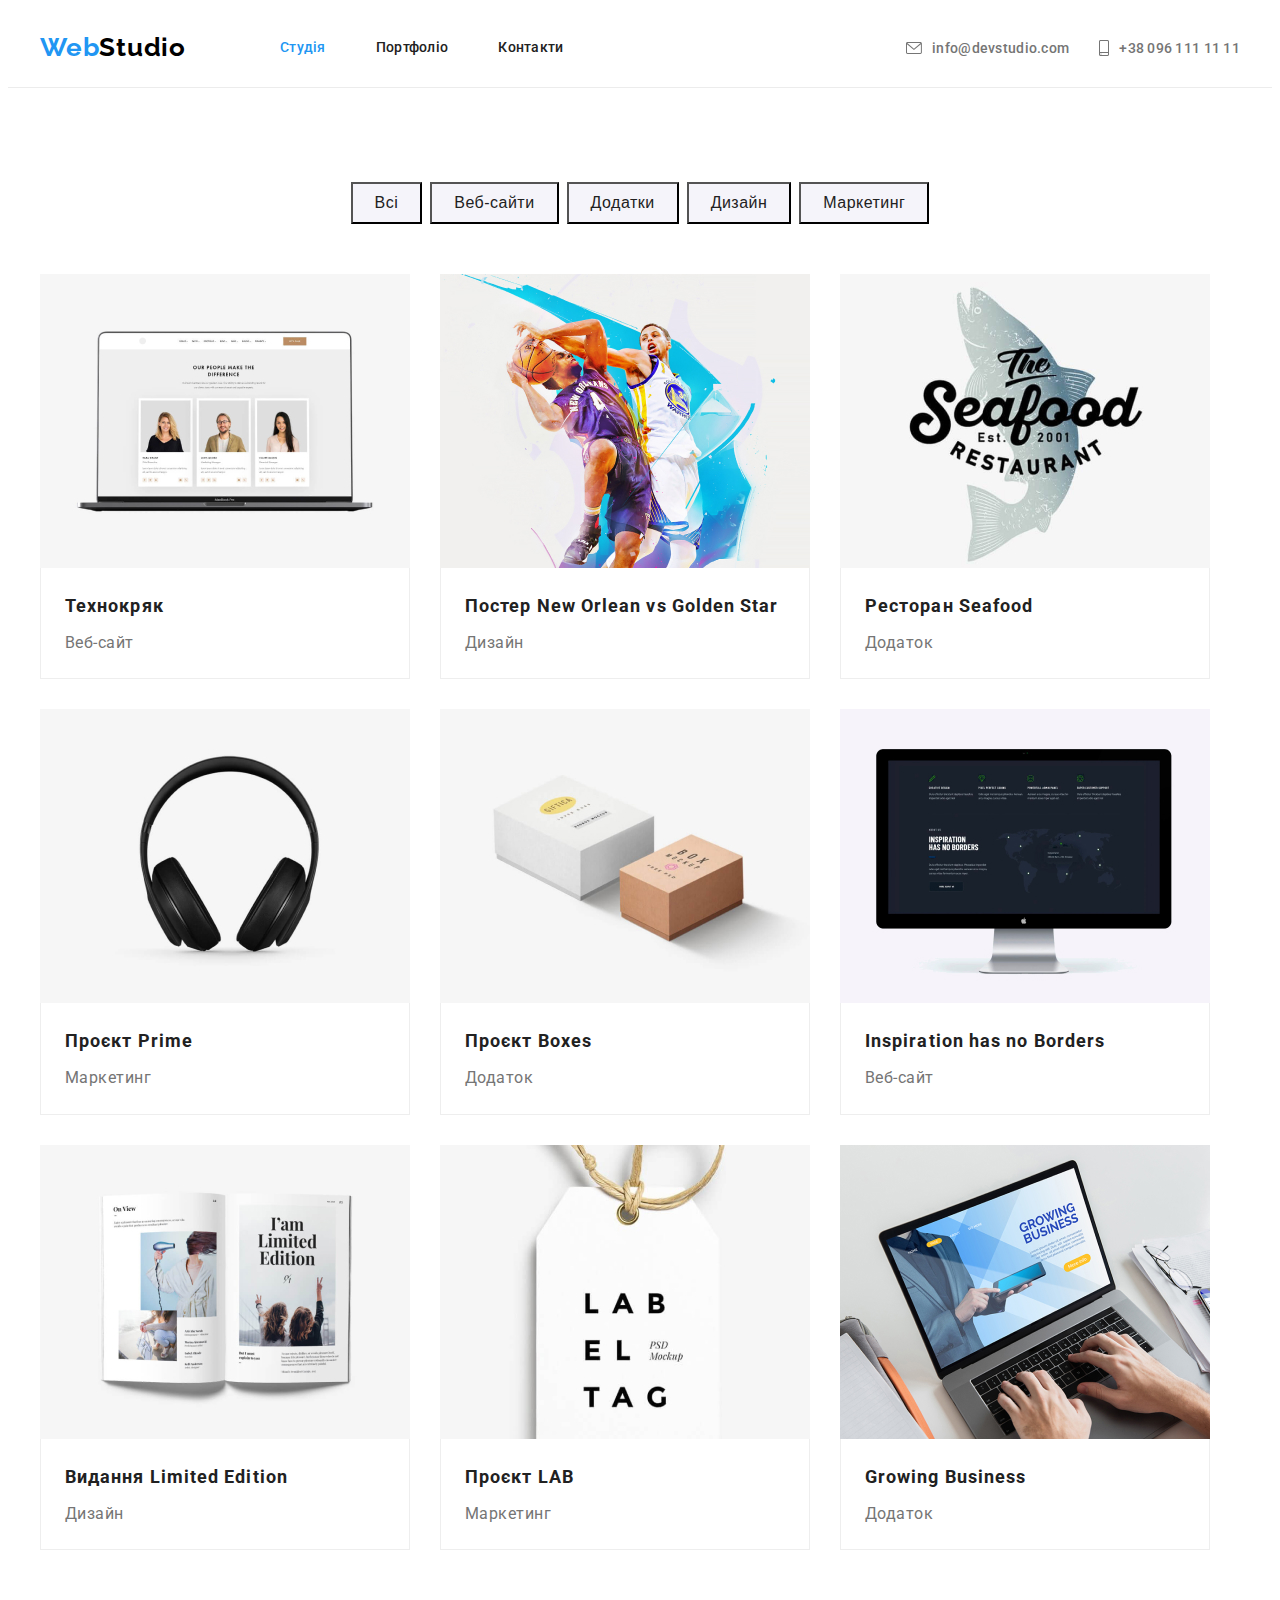
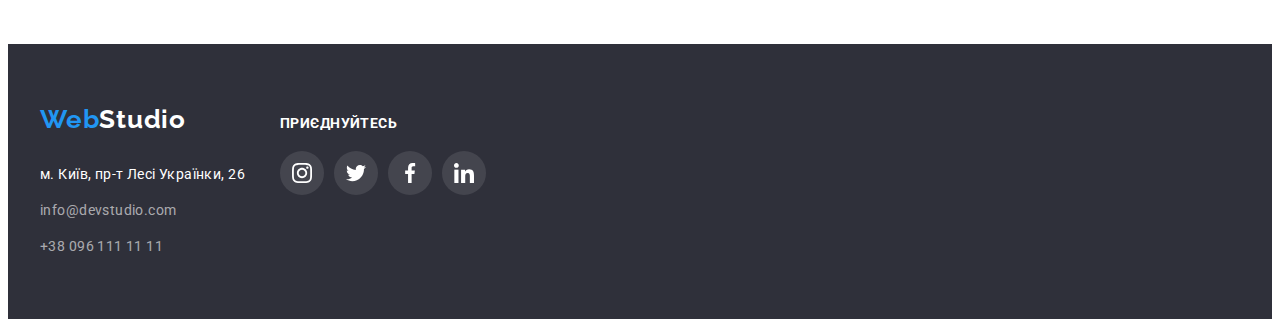
==== commit 00dc4cba: "зміни в футері та тінях" ====
--- a/portfolio.html
+++ b/portfolio.html
@@ -182,66 +182,67 @@
     
      <!--Pidval-->
     <footer>
-        <div class="container">
-            <ul class="footer-accession">
-                <li><a class="link-logo" href=""> Web<span class="port-footer">Studio</span> </a> </li>
-                <li>
-                    <h3 class="accession"> ПРИЄДНУЙТЕСЬ</h3>
-                </li>
-            </ul>
-        
-        
-        
-        
-            <address class="address-nov">
-                <ul class="footer-accession-now">
-                    <li> м. Київ, пр-т Лесі Українки, 26</li>
-                    <li>
-                        <ul class="social-list">
-                            <li class="social">
-                                <a class="sociallink-accession" href="">
-                                    <svg class="icon-social">
-                                        <use href="./image/icoms.svg#icon-instagram" width="20" , height="20"></use>
-                                    </svg>
-                                </a>
-                            </li>
-                            <li class="social">
-                                <a class="sociallink-accession" href="">
-                                    <svg class="icon-social">
-                                        <use href="./image/icoms.svg#icon-twitter" widt="20" height="20"></use>
-                                    </svg>
-                                </a>
-                            </li>
-                            <li class="social">
-                                <a class="sociallink-accession" href="#">
-                                    <svg class="icon-social">
-                                        <use href="./image/icoms.svg#icon-facebook" widt="20" height="20"></use>
-                                    </svg>
-                                </a>
-                            </li>
-                            <li class="social">
-                                <a class="sociallink-accession" href="">
-                                    <svg class="icon-social">
-                                        <use href="./image/icoms.svg#icon-linkedin" widt="20" height="20"></use>
-                                    </svg>
-                                </a>
-                            </li>
-                        </ul>
+        <div class="container-footer">
+            <div class="footer-accession">
+                <a class="link-logo" href=""> Web<span class="port-footer">Studio</span> </a>
+        
+                <address class="address-nov">
+        
+                    м. Київ, пр-т Лесі Українки, 26
+        
+                    <a class="adress-link" href="mailto:info@devstudio.com "> info@devstudio.com </a>
+        
+                    <a class="adress-link" href="tel:380961111111"> +38 096 111 11 11 </a>
+        
+                </address>
+            </div>
+        
+        
+        
+            <div class="footer-accession-now">
+                <h3 class="accession"> ПРИЄДНУЙТЕСЬ</h3>
+                <ul class="social-list">
+                    <li class="social">
+                        <a class="sociallink-accession" href="">
+                            <svg class="icon-social">
+                                <use href="./image/icoms.svg#icon-instagram" width="20" , height="20"></use>
+                            </svg>
+                        </a>
+                    </li>
+                    <li class="social">
+                        <a class="sociallink-accession" href="">
+                            <svg class="icon-social">
+                                <use href="./image/icoms.svg#icon-twitter" widt="20" height="20"></use>
+                            </svg>
+                        </a>
+                    </li>
+                    <li class="social">
+                        <a class="sociallink-accession" href="#">
+                            <svg class="icon-social">
+                                <use href="./image/icoms.svg#icon-facebook" widt="20" height="20"></use>
+                            </svg>
+                        </a>
+                    </li>
+                    <li class="social">
+                        <a class="sociallink-accession" href="">
+                            <svg class="icon-social">
+                                <use href="./image/icoms.svg#icon-linkedin" widt="20" height="20"></use>
+                            </svg>
+                        </a>
                     </li>
                 </ul>
-        
-        
-        
-                <a class="adress-link" href="mailto:info@devstudio.com "> info@devstudio.com </a>
-        
-                <a class="adress-link" href="tel:380961111111"> +38 096 111 11 11 </a>
-        
-            </address>
-        
-        
-        
+            </div>
         
         </div>
+        
+        
+        
+        
+        
+        </footer>
+        </body>
+        
+        </html>
     </footer>
        
 </body>
--- a/css/styles.css
+++ b/css/styles.css
@@ -133,7 +133,6 @@
     margin-left:  30px;
     margin-bottom: 30px;
     flex-basis: calc(100%/3-30);
-    box-shadow: 1px 4px 6px 0px rgba(0, 0, 0, 0.16), 0px 4px 4px 0px rgba(0, 0, 0, 0.06), 0px 1px 1px 0px rgba(0, 0, 0, 0.12);
     
 }
 
@@ -167,10 +166,9 @@
     line-height: 16px;
     letter-spacing: 0.02em;
     color: #757575;
-    display: block;
-
-  
-   
+    display: flex;
+    align-items: center;
+     
    }
 
 
@@ -295,12 +293,13 @@
     width: 16px;
     height: 12px;
     fill:currentColor ;
+    margin-right: 10px;
 }
  .icon-smartphone{
     width: 10px;
     height: 16px;
     fill:currentColor ;
-   
+    margin-right: 10px;
  }
 .icon-envelope:hover{
     color: #2196F3;
@@ -329,7 +328,7 @@
     background-color: var(--prinory-backround-color);
     padding:6px 22px ;
     gap: 8px;
-    border-radius: 4px;
+  
 
     
 }
@@ -371,10 +370,23 @@
     list-style: none;
     width: 370px;
     display: block;
-    
-    
-}
  
+}
+ .list-portfolio:hover,
+ .list-portfolio:focus {
+  box-shadow: 1px 4px 6px 0px rgba(0, 0, 0, 0.16), 0px 4px 4px 0px rgba(0, 0, 0, 0.06), 0px 1px 1px 0px rgba(0, 0, 0, 0.12);
+    
+ }
+
+
+
+
+
+
+
+
+
+
 .list-porf {
     font-weight: 700;
     font-size: 18px;
@@ -466,8 +478,15 @@
    margin-left: auto;
    margin-right: auto;
 }
+
+
+
+
+
+
+
+
 .services::before {
-
     display: block;
     content: "";
     height: 120px;
@@ -496,12 +515,12 @@
     background-image: url('../image/astronaut\ 1.svg');
 }
 
-.busines {
-    
-    background-image: linear-gradient(rgba(47,48,58,0.40), rgba(47, 48, 58, 0.40));
+.men-title.busines {
+    
+    background-image: linear-gradient( rgba(47, 48, 58, 0.40), rgba(47, 48, 58, 0.40)),url('../image-portfolio/fonn.jpg');
+    background-color:#2F303A;
     height: 600px;
     max-width: 1600px;
-    background-image: url('../image-portfolio/fonn.jpg');
     background-size: cover;
     background-repeat: no-repeat;
     background-position: center;
@@ -618,7 +637,7 @@
     display: flex;
     list-style: none;
     gap: 30px;
-    padding-bottom: 94px;
+   
 
 }
 
@@ -701,19 +720,41 @@
 }
 .sociallink-accession:hover {
     background-color: #2196F3;
+
+}
+.sociallink-accession:focus {
+    background-color: #2196F3;
 }
 .footer-accession{
     
     list-style: none;
-    display:flex;
-    
-    gap: 26px;
-
+    display:block;
+    
+   
 }
 .footer-accession-now {
 
     list-style: none;
-    display: flex;
-    gap: 60px;
+    display: block;
+
+}
+
+.container-footer{
+    display: flex;
+    width: 1200px;
+    padding-left: 15px;
+    padding-right: 15px;
+    margin-left: auto;
+    margin-right: auto;
+    align-items: baseline;
+}
+.accession{
+    color: #FFF;
+    font-size: 14px;
+    font-weight: 700;
+    line-height: normal;
+    letter-spacing: 0.42px;
+    text-transform: uppercase;
+    margin-bottom:20px ;
 
 }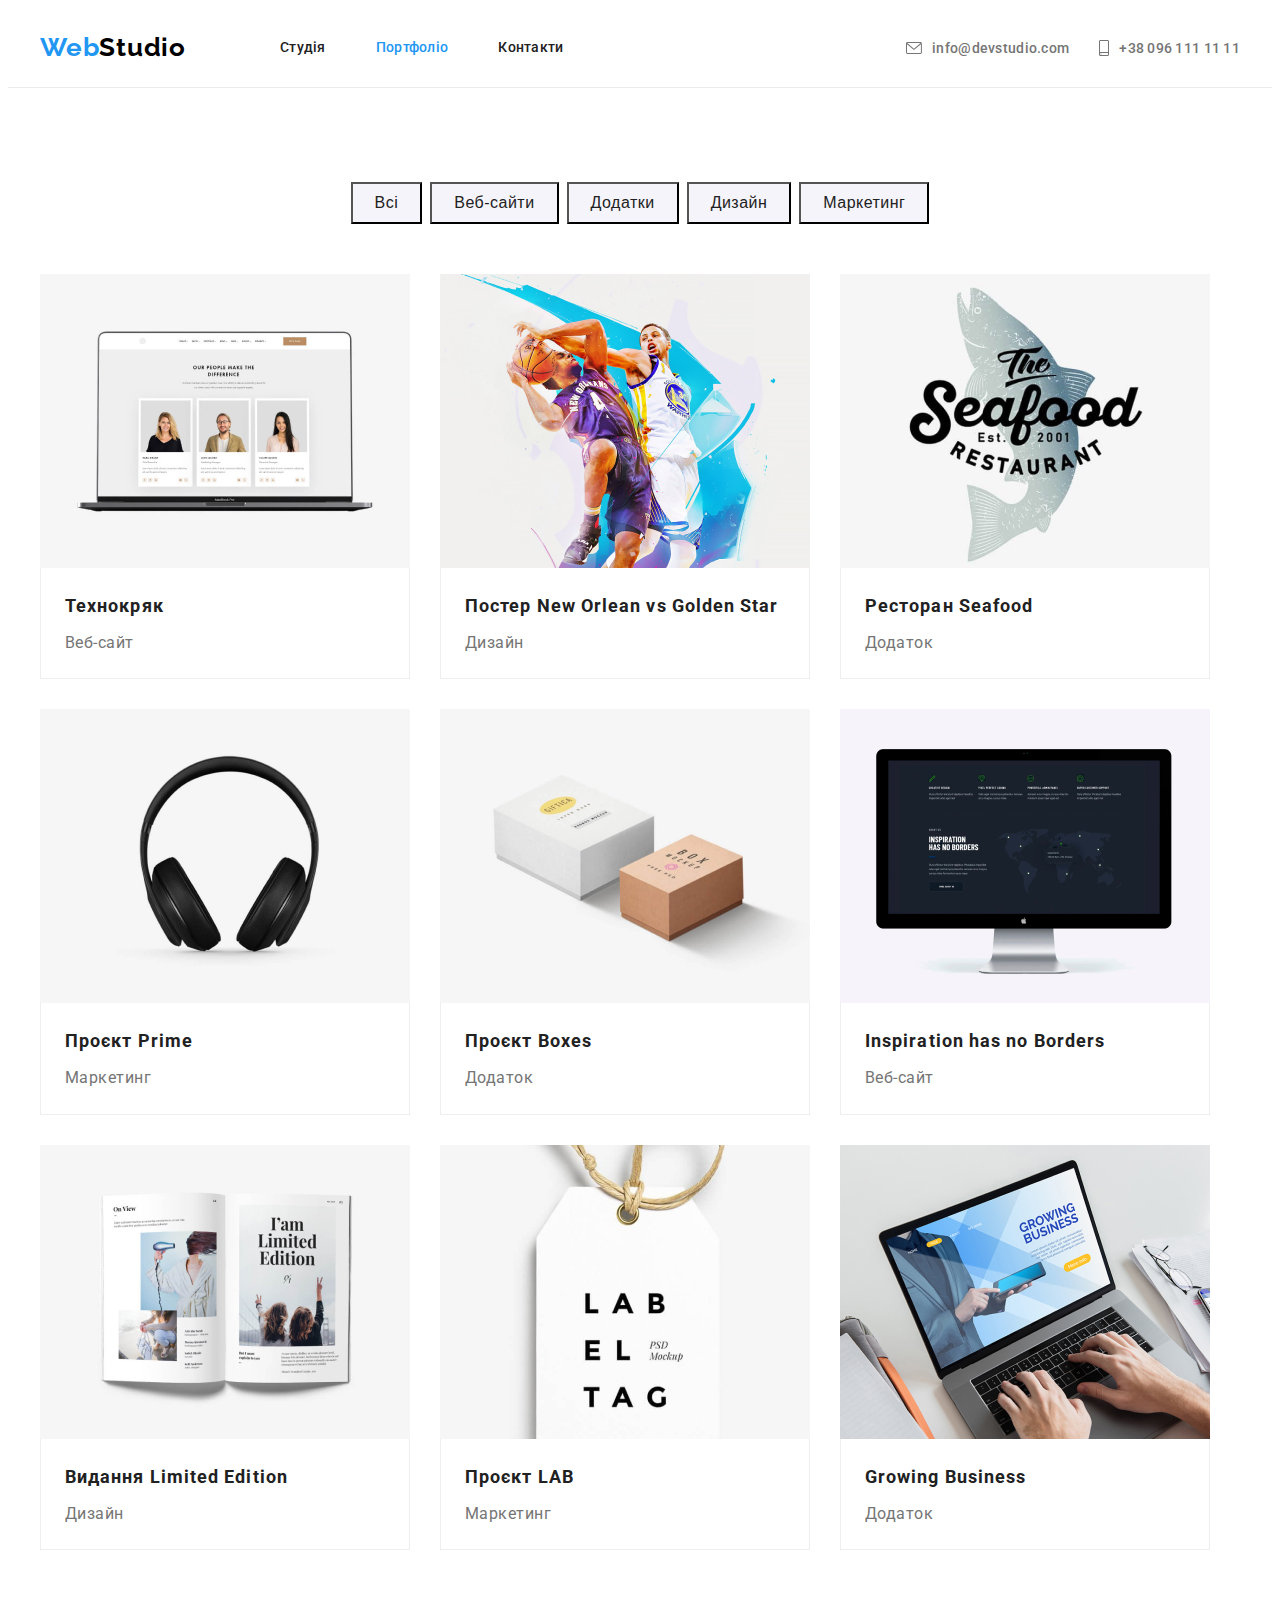
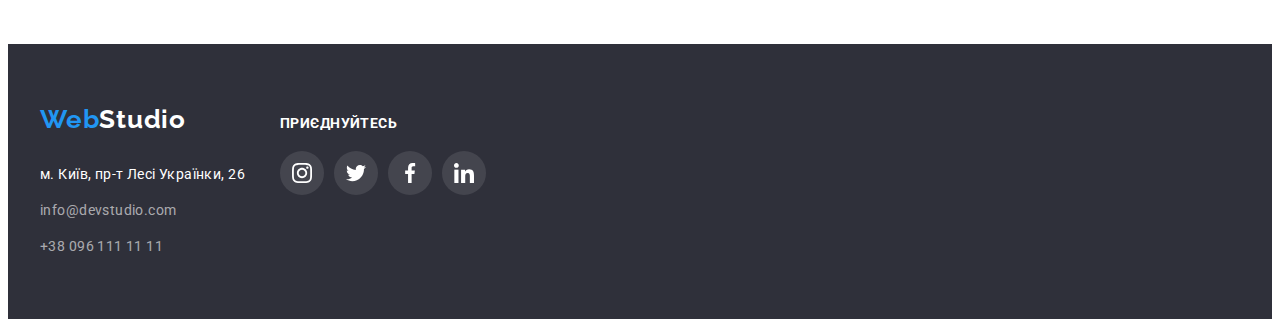
==== commit 524976d3: "зміна меню в хедері" ====
--- a/portfolio.html
+++ b/portfolio.html
@@ -25,8 +25,8 @@
                 <!--Шапка-->
                 <a class="link-logo" href=""> Web<span class="port">Studio</span> </a>
                 <ul class="list">
-                    <li class="nav-list"><a class="link-list current" href="./index.html"> Студія </a> </li>
-                    <li class="nav-list"> <a class="link-list" href="./portfolio.html"> Портфоліо </a> </li>
+                    <li class="nav-list"><a class="link-list" href="./index.html"> Студія </a> </li>
+                    <li class="nav-list"> <a class="link-list current " href="./portfolio.html"> Портфоліо </a> </li>
                     <li class="nav-list"><a class="link-list" href="">Контакти</a> </li>
                 </ul>
             </nav>
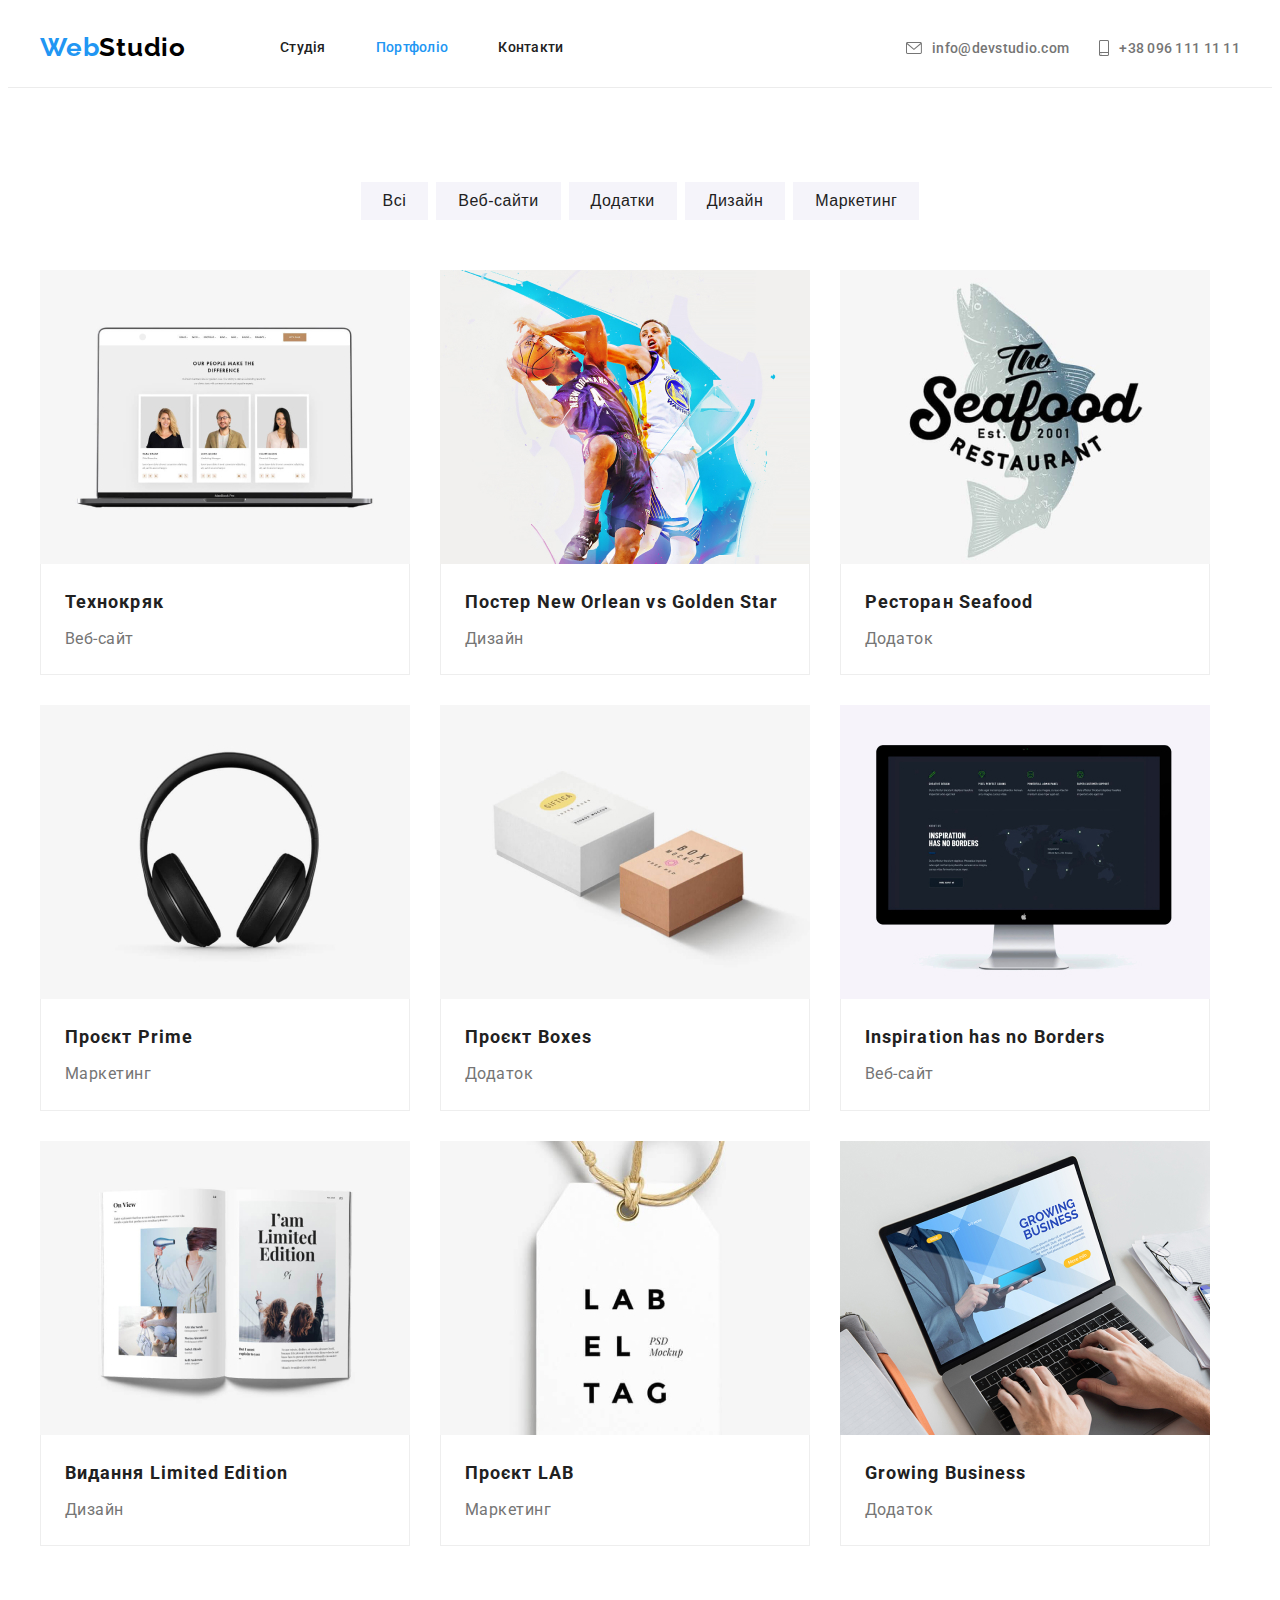
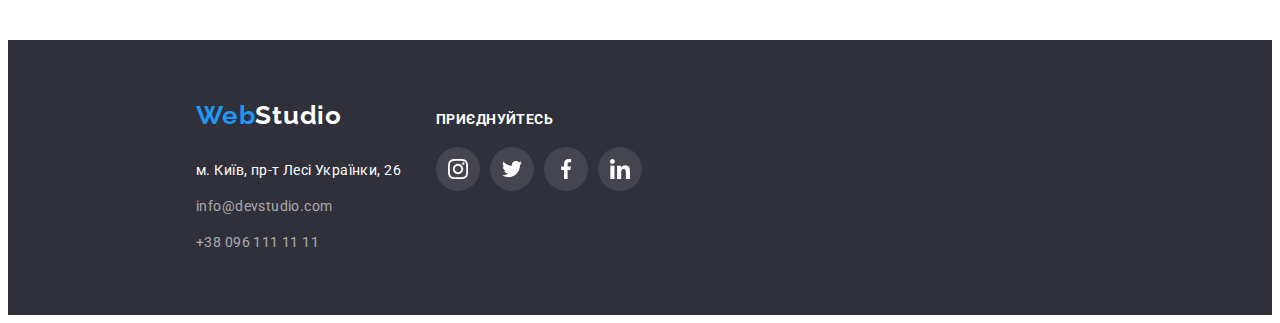
==== commit 450cdbbb: "додавання выдступу" ====
--- a/portfolio.html
+++ b/portfolio.html
@@ -240,10 +240,7 @@
         
         
         </footer>
-        </body>
-        
-        </html>
-    </footer>
+        
        
 </body>
 
--- a/css/styles.css
+++ b/css/styles.css
@@ -328,7 +328,7 @@
     background-color: var(--prinory-backround-color);
     padding:6px 22px ;
     gap: 8px;
-  
+    border:0;
 
     
 }
@@ -337,7 +337,7 @@
 .list-button:focus {
     color: var(--tetriory-color);
     background-color: var(--button-backround-color);
-    box-shadow: 0px 2px 2px 0px rgba(0, 0, 0, 0.12), 0px 1px 2px 0px rgba(0, 0, 0, 0.08), 0px 3px 1px 0px rgba(0, 0, 0, 0.10);
+   box-shadow: 0px 2px 2px 0px rgba(0, 0, 0, 0.12), 0px 1px 2px 0px rgba(0, 0, 0, 0.08), 0px 3px 1px 0px rgba(0, 0, 0, 0.10);
 }
 
 .list-title{
@@ -377,15 +377,6 @@
   box-shadow: 1px 4px 6px 0px rgba(0, 0, 0, 0.16), 0px 4px 4px 0px rgba(0, 0, 0, 0.06), 0px 1px 1px 0px rgba(0, 0, 0, 0.12);
     
  }
-
-
-
-
-
-
-
-
-
 
 .list-porf {
     font-weight: 700;
@@ -729,7 +720,7 @@
     
     list-style: none;
     display:block;
-    
+    margin-left: 156px; 
    
 }
 .footer-accession-now {
